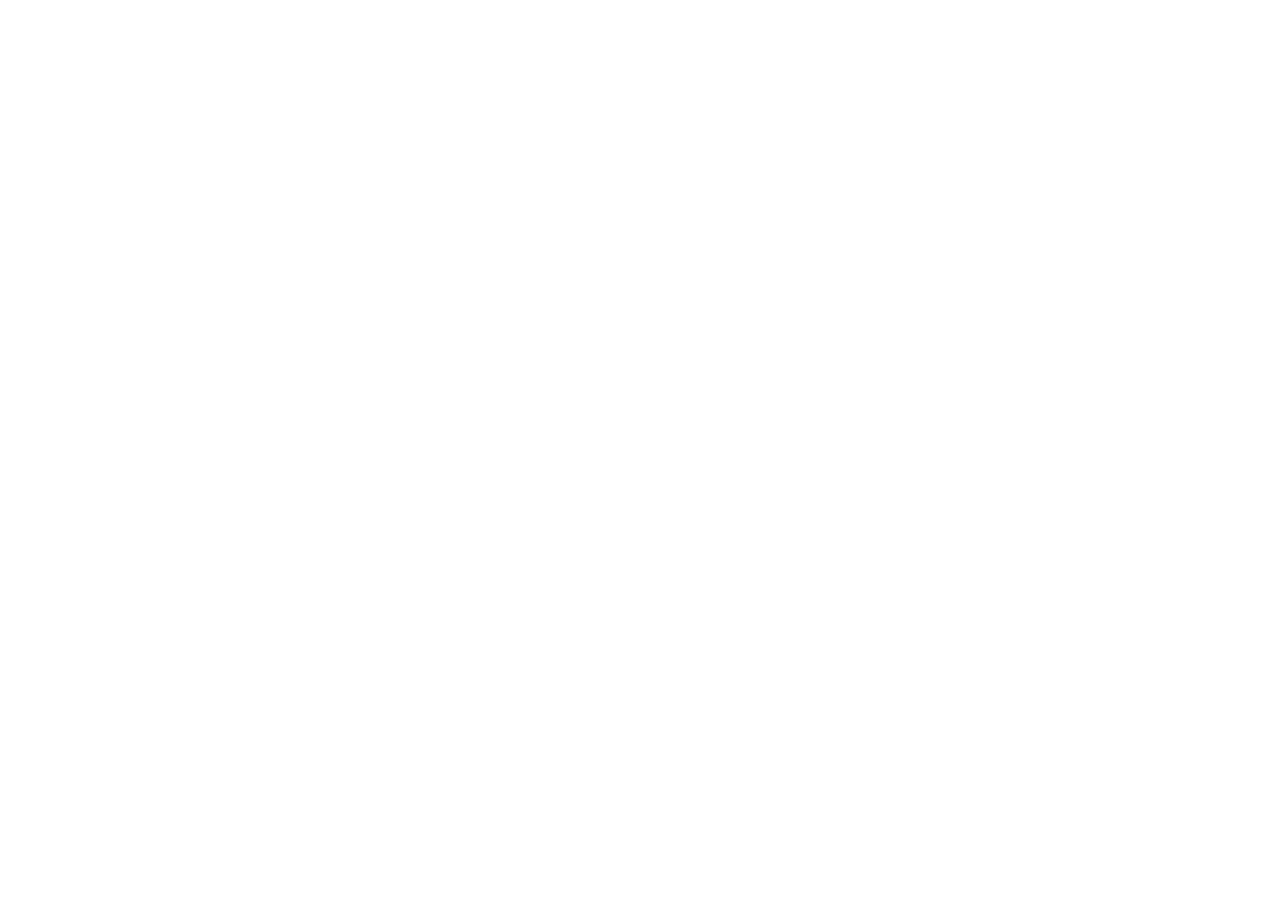
==== index.html @ ff45591e "fixed validation errors" ====
<!DOCTYPE html> 
    <html lang="de">
        <head>
            <meta charset="utf-8"/>
            <title>Andreas Scheuer Rücktrittsvorhersage</title>
            <link rel="icon" href="/assets/scheuer.png">
            
            <!-- Libaries -->
            <script src='https://ajax.googleapis.com/ajax/libs/jquery/1.4.2/jquery.min.js'></script>
            <script src='https://ajax.googleapis.com/ajax/libs/jqueryui/1.8.5/jquery-ui.min.js'></script>
            <script src="https://cdn.jsdelivr.net/npm/sweetalert2@9"></script>
            <script src="/js/app.js" defer></script>
            
            <!-- Style -->
            <link rel="stylesheet" type="text/css" href="/css/style.css">
        </head>
        <body>
            <div id="app">
                <div id="loading" style="opacity: 0;">
                    <div id="loading_image_container">
                        <img id="loading_image" src="/assets/scheuer.png" alt="Andreas Scheuer">
                    </div>
                </div>
                <div id="content" style="display: none; opacity: 0;">
                    <div class="countdown_container">
                        <p class="countdown_title">Aktuelle Rücktrittsvorhersage:</p>
                        <span class="countdown" data-year="2020" data-month="1" data-day="8"></span>
                    </div>
                    <span id="impressum">Impressum</span>
                </div>
            </div>
        </body>
    </html>
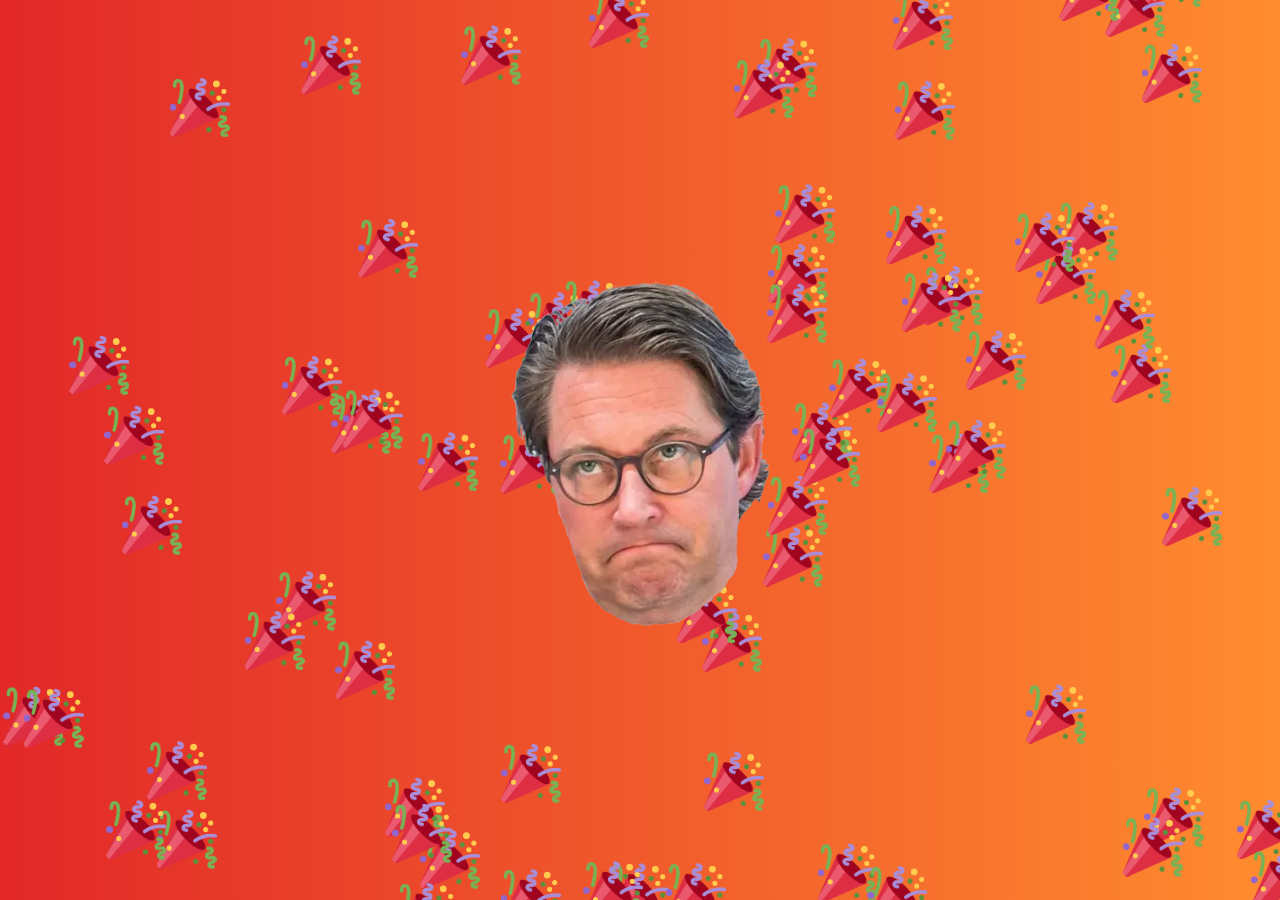
==== commit ae59e38c: "Deploying to master from dev @ f7370bdd67444f2745173919b87728c573b5e053 🚀" ====
--- a/index.html
+++ b/index.html
@@ -1,33 +1,38 @@
-    <!DOCTYPE html> 
-    <html lang="de">
-        <head>
-            <meta charset="utf-8"/>
-            <title>Andreas Scheuer Rücktrittsvorhersage</title>
-            <link rel="icon" href="/assets/scheuer.png">
-            
-            <!-- Libaries -->
-            <script src='https://ajax.googleapis.com/ajax/libs/jquery/1.4.2/jquery.min.js'></script>
-            <script src='https://ajax.googleapis.com/ajax/libs/jqueryui/1.8.5/jquery-ui.min.js'></script>
-            <script src="https://cdn.jsdelivr.net/npm/sweetalert2@9"></script>
-            <script src="/js/app.js" defer></script>
-            
-            <!-- Style -->
-            <link rel="stylesheet" type="text/css" href="/css/style.css">
-        </head>
-        <body>
-            <div id="app">
-                <div id="loading" style="opacity: 0;">
-                    <div id="loading_image_container">
-                        <img id="loading_image" src="/assets/scheuer.png" alt="Andreas Scheuer">
-                    </div>
-                </div>
-                <div id="content" style="display: none; opacity: 0;">
-                    <div class="countdown_container">
-                        <p class="countdown_title">Aktuelle Rücktrittsvorhersage:</p>
-                        <span class="countdown" data-year="2020" data-month="1" data-day="8"></span>
-                    </div>
-                    <span id="impressum">Impressum</span>
+<html>
+    <head>
+        <meta charset="utf-8"/>
+        
+        <link rel="preload" href="assets/thenextfont.woff2" as="font" crossorigin>
+        <link rel="preload" href="assets/timeburnerbold.woff2" as="font" crossorigin>
+        <link rel="preload" href="css/style.css" as="style" crossorigin>
+        
+        <title>Wann tritt Scheuer zurück ?</title>
+        <link rel="icon" href="assets/favicon.png">
+        <meta name="description" content="Wann tritt Scheuer zurück ? Eine Website zur Vorhersage wie lange Andreas Scheuer noch im Amt bleibt. Countdown zum Rücktritt.">
+        <meta name="google-site-verification" content="KopdQfFHKw3rIzU9t3a9YOtcFykcQNjzaAYVkIPX4g0" />
+
+        <script src="js/particles.min.js" async></script>
+        <script src="js/app.js" defer async></script>
+
+        <!-- Style -->
+        <link rel="stylesheet" type="text/css" href="css/style.css">
+    </head>
+    <body>
+        <div id="app">
+            <div id="money_overlay" style="position: absolute; top: 0px; left: 0px; width: 100%; height: 100%;"></div>
+            <div id="loading">
+                <div id="loading_image_container">
+                    <img id="loading_image" loading="lazy" src="assets/scheuer.webp">
                 </div>
             </div>
-        </body>
-    </html>
+            <div id="content" style="display: none; opacity: 0;">
+                <div class="countdown_container">
+                    <p class="countdown_title">Aktuelle Rücktrittsvorhersage:</p>
+                    <!--<span class="countdown" data-year="2021" data-month="9" data-day="1"></span>-->
+                    <span class="countdown">Abgewählt 🥳</span>
+                </div>
+                <span id="impressum">Impressum: Jonathan Treffler</span>
+            </div>
+        </div>
+    </body>
+</html>
--- a/css/style.css
+++ b/css/style.css
@@ -0,0 +1,109 @@
+@font-face {
+  font-family: 'TheNextFont';
+  src: url('../assets/thenextfont.woff2') format('woff2');
+  font-display: swap;
+}
+
+@font-face {
+  font-family: 'Timeburner';
+  src: url('../assets/timeburnerbold.woff2') format('woff2');
+  font-display: swap;
+}
+
+@-webkit-keyframes rotation {
+  from {
+    -webkit-transform: rotate(0deg);
+  }
+
+  to {
+    -webkit-transform: rotate(359deg);
+  }
+}
+
+#money_overlay {
+  position: absolute;
+  top: 0px;
+  left: 0px;
+  width: 100%;
+  height: 100%;
+  opacity: 1;
+  transition: opacity linear 0.2s;
+}
+
+@media (pointer:none), (pointer:coarse) {
+  #money_overlay {
+    display: none;
+  }
+}
+
+#loading {
+  width: 100%;
+  height: 100%;
+  transition: opacity linear 0.2s;
+  opacity: 1;
+}
+
+#content {
+  width: 100%;
+  height: 100%;
+  transition: opacity linear 0.5s;
+}
+
+#loading_image_container {
+  transform: translate(-50%, -50%);
+  position: absolute;
+  top: 50%;
+  left: 50%;
+  height: 40%;
+  z-index: 200;
+}
+
+#loading_image {
+  animation: rotation 2s infinite linear;
+  -webkit-animation: rotation 2s infinite linear;
+  height: 100%;
+}
+
+body {
+  width: 100%;
+  height: 100%;
+  margin: 0px;
+}
+
+#app {
+  width: 100%;
+  height: 100%;
+  background: -webkit-gradient(linear,left top,right top,from(#e22828),to(#ff8c2f));
+  background: linear-gradient(90deg,#e22828 0,#ff8c2f);
+}
+
+#impressum {
+  position: absolute;
+  bottom: 0px;
+  right: 0px;
+  color: white;
+  font-family: Timeburner;
+}
+
+.countdown_container {
+  position: absolute;
+  top: 50%;
+  left: 50%;
+  transform: translate(-50%,-50%);
+  text-align: center;
+}
+
+.countdown_title {
+  color: white;
+  font-family: Timeburner;
+  font-size: 5vw;
+  white-space: nowrap;
+}
+
+.countdown {
+  color: white;
+  font-size: 10vw;
+  width: fit-content;
+  white-space: nowrap;
+  font-family: TheNextFont;
+}
--- a/css/style.css
+++ b/css/style.css
@@ -0,0 +1,109 @@
+@font-face {
+  font-family: 'TheNextFont';
+  src: url('../assets/thenextfont.woff2') format('woff2');
+  font-display: swap;
+}
+
+@font-face {
+  font-family: 'Timeburner';
+  src: url('../assets/timeburnerbold.woff2') format('woff2');
+  font-display: swap;
+}
+
+@-webkit-keyframes rotation {
+  from {
+    -webkit-transform: rotate(0deg);
+  }
+
+  to {
+    -webkit-transform: rotate(359deg);
+  }
+}
+
+#money_overlay {
+  position: absolute;
+  top: 0px;
+  left: 0px;
+  width: 100%;
+  height: 100%;
+  opacity: 1;
+  transition: opacity linear 0.2s;
+}
+
+@media (pointer:none), (pointer:coarse) {
+  #money_overlay {
+    display: none;
+  }
+}
+
+#loading {
+  width: 100%;
+  height: 100%;
+  transition: opacity linear 0.2s;
+  opacity: 1;
+}
+
+#content {
+  width: 100%;
+  height: 100%;
+  transition: opacity linear 0.5s;
+}
+
+#loading_image_container {
+  transform: translate(-50%, -50%);
+  position: absolute;
+  top: 50%;
+  left: 50%;
+  height: 40%;
+  z-index: 200;
+}
+
+#loading_image {
+  animation: rotation 2s infinite linear;
+  -webkit-animation: rotation 2s infinite linear;
+  height: 100%;
+}
+
+body {
+  width: 100%;
+  height: 100%;
+  margin: 0px;
+}
+
+#app {
+  width: 100%;
+  height: 100%;
+  background: -webkit-gradient(linear,left top,right top,from(#e22828),to(#ff8c2f));
+  background: linear-gradient(90deg,#e22828 0,#ff8c2f);
+}
+
+#impressum {
+  position: absolute;
+  bottom: 0px;
+  right: 0px;
+  color: white;
+  font-family: Timeburner;
+}
+
+.countdown_container {
+  position: absolute;
+  top: 50%;
+  left: 50%;
+  transform: translate(-50%,-50%);
+  text-align: center;
+}
+
+.countdown_title {
+  color: white;
+  font-family: Timeburner;
+  font-size: 5vw;
+  white-space: nowrap;
+}
+
+.countdown {
+  color: white;
+  font-size: 10vw;
+  width: fit-content;
+  white-space: nowrap;
+  font-family: TheNextFont;
+}
